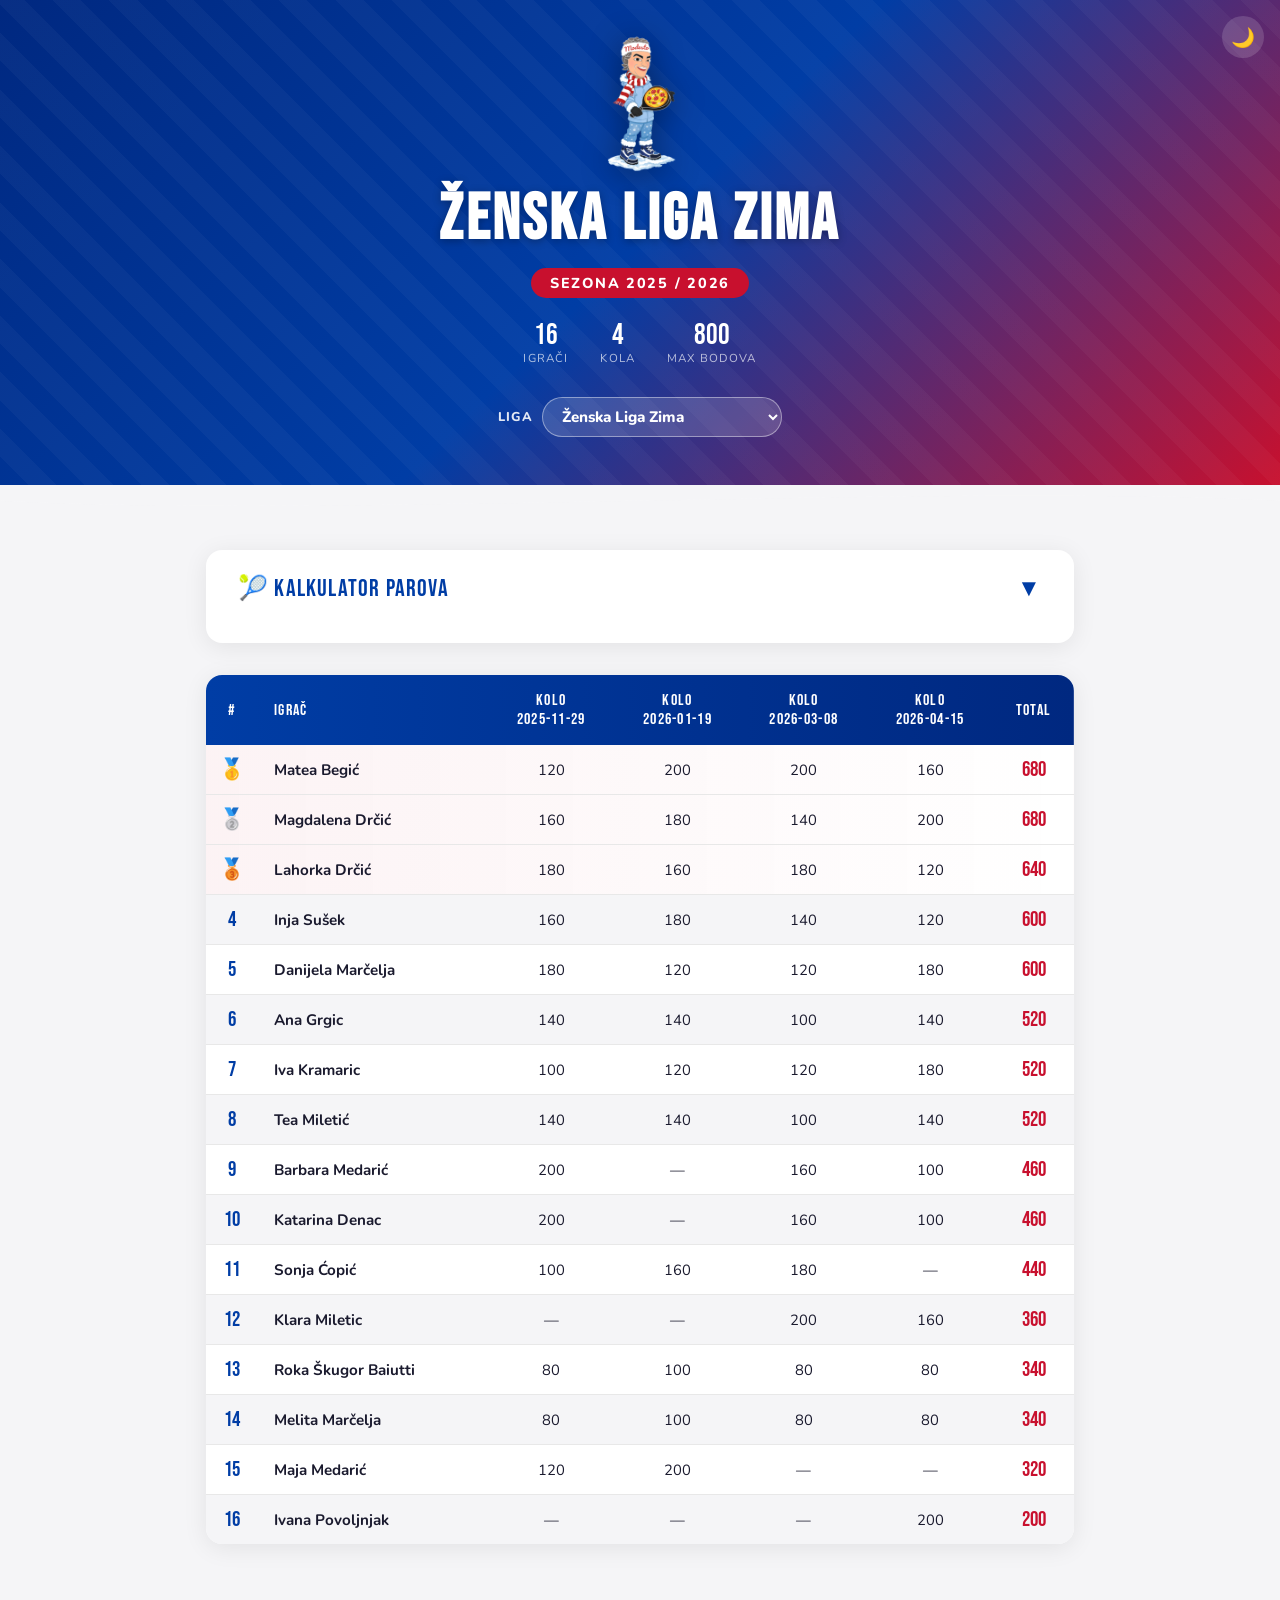
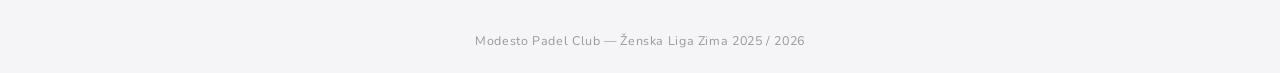
==== zenska_liga_zima/index.html @ bea778d6 "final state winter league 25/26" ====
<!DOCTYPE html>
<html lang="hr">
<head>
    <meta charset="UTF-8">
    <meta name="viewport" content="width=device-width, initial-scale=1.0">
    <title>Ženska Liga Zima 2025 / 2026</title>
    <link href="https://fonts.googleapis.com/css2?family=Bebas+Neue&family=Nunito:wght@400;600;700;800&display=swap" rel="stylesheet">
    <style>
        :root {
            --red:      #C8102E;
            --red-dark: #9B0B22;
            --blue:     #003DA5;
            --blue-dark:#002880;
            --white:    #FFFFFF;
            --off-white:#F5F5F7;
            --grey:     #E8E8E8;
            --text:     #1A1A2E;
        }
        [data-theme="dark"] {
            --red:      #E8234A;
            --red-dark: #C8102E;
            --blue:     #5B8FE8;
            --blue-dark:#3D6FCC;
            --white:    #1E1E2E;
            --off-white:#13131F;
            --grey:     #2E2E48;
            --text:     #E2E2F0;
        }
        [data-theme="dark"] tbody tr:hover { background: #1D2545 !important; }
        [data-theme="dark"] tbody tr.top3 { background: linear-gradient(90deg, rgba(232,35,74,0.08), transparent); }
        [data-theme="dark"] tbody tr.highlighted { background: rgba(91,143,232,0.25) !important; }
        [data-theme="dark"] .table-wrap,
        [data-theme="dark"] .calculator { box-shadow: 0 4px 24px rgba(0,0,0,0.5); }
        * { margin: 0; padding: 0; box-sizing: border-box; }
        body { font-family: 'Nunito', sans-serif; background: var(--off-white); color: var(--text); min-height: 100vh; }

        header {
            background: linear-gradient(135deg, var(--blue-dark) 0%, var(--blue) 50%, var(--red) 100%);
            padding: 2rem 1rem 3rem; text-align: center; position: relative; overflow: hidden;
        }
        header::before {
            content: ''; position: absolute; inset: 0;
            background: repeating-linear-gradient(45deg, transparent, transparent 20px, rgba(255,255,255,0.03) 20px, rgba(255,255,255,0.03) 40px);
        }
        .header-inner { position: relative; z-index: 1; display: flex; flex-direction: column; align-items: center; gap: 1rem; }
        .logo { width: 140px; height: 140px; object-fit: contain; filter: drop-shadow(0 4px 16px rgba(0,0,0,0.4)); animation: floatIn 0.8s ease both; }
        h1 { font-family: 'Bebas Neue', sans-serif; font-size: clamp(2.2rem, 6vw, 4rem); color: var(--white); letter-spacing: 0.05em; line-height: 1; text-shadow: 0 2px 8px rgba(0,0,0,0.3); animation: slideUp 0.6s ease 0.2s both; }
        .season-badge { display: inline-block; background: var(--red); color: var(--white); font-size: 0.9rem; font-weight: 800; letter-spacing: 0.12em; padding: 0.3rem 1.2rem; border-radius: 2rem; text-transform: uppercase; animation: slideUp 0.6s ease 0.35s both; }
        .stats-bar { display: flex; gap: 2rem; justify-content: center; margin-top: 0.5rem; animation: slideUp 0.6s ease 0.5s both; }
        .stat { text-align: center; color: rgba(255,255,255,0.85); }
        .stat-number { font-family: 'Bebas Neue', sans-serif; font-size: 1.8rem; color: var(--white); line-height: 1; }
        .stat-label { font-size: 0.72rem; letter-spacing: 0.1em; text-transform: uppercase; opacity: 0.8; }
        .league-switch { margin-top: 0.9rem; display: flex; gap: 0.6rem; align-items: center; justify-content: center; animation: slideUp 0.6s ease 0.62s both; }
        .league-switch label { color: rgba(255,255,255,0.88); font-size: 0.8rem; text-transform: uppercase; letter-spacing: 0.08em; font-weight: 800; }
        .league-switch select {
            min-width: 240px; max-width: 92vw; background: rgba(255,255,255,0.15); color: var(--white);
            border: 1px solid rgba(255,255,255,0.42); border-radius: 999px; padding: 0.5rem 0.9rem;
            font-family: 'Nunito', sans-serif; font-size: 0.95rem; font-weight: 800; cursor: pointer;
        }
        .league-switch select option { color: #1A1A2E; background: #FFFFFF; }
        .wave { display: block; width: 100%; margin-top: -2px; color: var(--off-white); }
        .theme-toggle {
            position: absolute; top: 1rem; right: 1rem; z-index: 10;
            background: rgba(255,255,255,0.15); border: none; border-radius: 50%;
            width: 42px; height: 42px; font-size: 1.2rem; cursor: pointer;
            display: flex; align-items: center; justify-content: center;
            transition: background 0.2s;
        }
        .theme-toggle:hover { background: rgba(255,255,255,0.28); }

        main { max-width: 900px; margin: 0 auto; padding: 2rem 1rem 4rem; display: flex; flex-direction: column; gap: 2rem; }

        .calculator { background: var(--white); border-radius: 16px; box-shadow: 0 4px 24px rgba(0,0,0,0.08); padding: 1.5rem 2rem; }
        .calc-title { font-family: 'Bebas Neue', sans-serif; font-size: 1.5rem; color: var(--blue); letter-spacing: 0.05em; margin-bottom: 1rem; cursor: pointer; display: flex; align-items: center; justify-content: space-between; user-select: none; }
        .calc-selects { display: flex; gap: 1rem; flex-wrap: wrap; align-items: center; }
        .calc-selects select { flex: 1; min-width: 180px; padding: 0.65rem 1rem; border: 2px solid var(--grey); border-radius: 8px; font-family: 'Nunito', sans-serif; font-size: 0.95rem; font-weight: 700; color: var(--text); background: var(--off-white); cursor: pointer; transition: border-color 0.2s; appearance: none; background-image: url("data:image/svg+xml,%3Csvg xmlns='http://www.w3.org/2000/svg' width='12' height='8' viewBox='0 0 12 8'%3E%3Cpath d='M1 1l5 5 5-5' stroke='%23003DA5' stroke-width='2' fill='none'/%3E%3C/svg%3E"); background-repeat: no-repeat; background-position: right 0.8rem center; padding-right: 2.2rem; }
        .calc-selects select:focus { outline: none; border-color: var(--blue); }
        .plus-sign { font-family: 'Bebas Neue', sans-serif; font-size: 2rem; color: var(--grey); }
        .calc-result { margin-top: 1.25rem; display: none; background: linear-gradient(135deg, var(--blue) 0%, var(--red) 100%); border-radius: 12px; padding: 1.25rem 1.5rem; color: var(--white); animation: fadeIn 0.3s ease; }
        .calc-result.visible { display: block; }
        .result-names { font-weight: 800; font-size: 1rem; opacity: 0.9; margin-bottom: 0.5rem; }
        .result-total { font-family: 'Bebas Neue', sans-serif; font-size: 3rem; line-height: 1; letter-spacing: 0.02em; }
        .result-total span { font-size: 1rem; font-family: 'Nunito', sans-serif; opacity: 0.8; margin-left: 0.5rem; vertical-align: middle; }
        .result-breakdown { margin-top: 0.75rem; display: flex; gap: 1rem; flex-wrap: wrap; }
        .breakdown-item { background: rgba(255,255,255,0.15); border-radius: 8px; padding: 0.4rem 0.8rem; font-size: 0.82rem; font-weight: 700; }
        .breakdown-item .bk-label { opacity: 0.75; font-weight: 600; }

        .table-wrap { background: var(--white); border-radius: 16px; box-shadow: 0 4px 24px rgba(0,0,0,0.08); overflow: hidden; }
        table { width: 100%; border-collapse: collapse; font-size: 0.92rem; }
        thead tr { background: linear-gradient(90deg, var(--blue) 0%, var(--blue-dark) 100%); color: var(--white); }
        thead th { padding: 1rem 0.75rem; font-family: 'Bebas Neue', sans-serif; font-size: 1rem; letter-spacing: 0.08em; text-align: center; font-weight: 400; }
        thead th:nth-child(2) { text-align: left; padding-left: 1rem; }
        tbody tr { border-bottom: 1px solid var(--grey); transition: background 0.15s; }
        tbody tr:hover { background: #EEF3FF; }
        tbody tr:last-child { border-bottom: none; }
        tbody tr.top3 { background: linear-gradient(90deg, rgba(200,16,46,0.05), transparent); }
        tbody tr.top3:hover { background: rgba(200,16,46,0.08); }
        tbody tr.highlighted { background: rgba(0,61,165,0.12) !important; outline: 2px solid var(--blue); outline-offset: -2px; }
        td { padding: 0.75rem; text-align: center; color: var(--text); }
        td.rang { font-family: 'Bebas Neue', sans-serif; font-size: 1.3rem; width: 52px; color: var(--blue); }
        td.name { text-align: left; padding-left: 1rem; font-weight: 700; font-size: 0.95rem; }
        td.total { font-family: 'Bebas Neue', sans-serif; font-size: 1.3rem; color: var(--red); }
        tbody tr:nth-child(even):not(.top3):not(.highlighted) { background: var(--off-white); }

        footer { text-align: center; padding: 1.5rem; font-size: 0.78rem; color: #999; letter-spacing: 0.05em; }

        @keyframes floatIn { from { opacity: 0; transform: translateY(-20px) scale(0.9); } to { opacity: 1; transform: translateY(0) scale(1); } }
        @keyframes slideUp { from { opacity: 0; transform: translateY(16px); } to { opacity: 1; transform: translateY(0); } }
        @keyframes fadeIn { from { opacity: 0; transform: translateY(8px); } to { opacity: 1; transform: translateY(0); } }

        @media (max-width: 600px) {
            thead th, td { padding: 0.6rem 0.4rem; font-size: 0.8rem; }
            td.name { font-size: 0.82rem; }
            .calc-selects { flex-direction: column; }
            .plus-sign { display: none; }
        }

        /* ── Searchable dropdown ── */
        .select-wrap { flex: 1; min-width: 180px; position: relative; }
        .select-wrap input {
            width: 100%; padding: 0.65rem 1rem; border: 2px solid var(--grey);
            border-radius: 8px; font-family: 'Nunito', sans-serif; font-size: 0.95rem;
            font-weight: 700; color: var(--text); background: var(--off-white);
            cursor: text; transition: border-color 0.2s; outline: none;
        }
        .select-wrap input:focus { border-color: var(--blue); }
        .select-wrap input.selected { color: var(--blue); }
        .dropdown-list {
            display: none; position: absolute; top: calc(100% + 4px); left: 0; right: 0;
            background: var(--white); border: 2px solid var(--blue); border-radius: 8px;
            max-height: 220px; overflow-y: auto; z-index: 100;
            box-shadow: 0 8px 24px rgba(0,0,0,0.12);
        }
        .dropdown-list.open { display: block; }
        .dropdown-item {
            padding: 0.6rem 1rem; cursor: pointer; font-size: 0.92rem;
            font-weight: 600; transition: background 0.1s;
        }
        .dropdown-item:hover { background: var(--off-white); color: var(--blue); }
        .dropdown-item.active { background: var(--blue); color: var(--white); }
        .dropdown-item.no-results { color: #999; cursor: default; font-weight: 400; }
    </style>
</head>
<body>

<header>
    <button class="theme-toggle" id="themeBtn" onclick="toggleTheme()" aria-label="Toggle dark mode">🌙</button>
    <div class="header-inner">
        <img src="../modesto_logo.png" alt="Modesto logo" class="logo" onerror="this.style.display='none'">
        <h1>Ženska Liga Zima</h1>
        <span class="season-badge">Sezona 2025 / 2026</span>
        <div class="stats-bar">
            <div class="stat"><div class="stat-number">16</div><div class="stat-label">Igrači</div></div>
            <div class="stat"><div class="stat-number">4</div><div class="stat-label">Kola</div></div>
            <div class="stat"><div class="stat-number">800</div><div class="stat-label">Max bodova</div></div>
        </div>
        <div class="league-switch"><label for="leagueSwitcher">Liga</label><select id="leagueSwitcher" onchange="switchLeague(this)"><option value="../zimska_liga_modesto/index.html">Zimska Liga Modesto</option><option value="../zenska_liga_zima/index.html" selected>Ženska Liga Zima</option></select></div>
    </div>
</header>

<svg class="wave" viewBox="0 0 1440 40" preserveAspectRatio="none" xmlns="http://www.w3.org/2000/svg">
    <path fill="currentColor" d="M0,20 C360,40 1080,0 1440,20 L1440,40 L0,40 Z"/>
</svg>

<main>
    <div class="calculator">
        <div class="calc-title" onclick="toggleCalc()">
            <span>🎾 Kalkulator parova</span>
            <span id="calcToggleIcon">▲</span>
        </div>
        <div id="calcBody">
            <div class="calc-selects">
                <div class="select-wrap">
                    <input type="text" id="search1" placeholder="Traži igrača 1..." autocomplete="off"
                           oninput="filterList(1)" onfocus="openList(1)" onblur="closeList(1)">
                    <div class="dropdown-list" id="list1"></div>
                </div>
                <span class="plus-sign">+</span>
                <div class="select-wrap">
                    <input type="text" id="search2" placeholder="Traži igrača 2..." autocomplete="off"
                           oninput="filterList(2)" onfocus="openList(2)" onblur="closeList(2)">
                    <div class="dropdown-list" id="list2"></div>
                </div>
            </div>
            <div class="calc-result" id="calcResult">
                <div class="result-names" id="resultNames"></div>
                <div class="result-total" id="resultTotal"></div>
                <div class="result-breakdown" id="resultBreakdown"></div>
            </div>
        </div>
    </div>

    <div class="table-wrap">
        <table>
            <thead><tr><th>#</th><th>Igrač</th><th>Kolo<br>2025-11-29</th><th>Kolo<br>2026-01-19</th><th>Kolo<br>2026-03-08</th><th>Kolo<br>2026-04-15</th><th>TOTAL</th></tr></thead>
            <tbody id="tableBody"><tr class="top3" data-name="Matea Begić"><td class="rang">🥇</td><td class="name">Matea Begić</td><td>120</td><td>200</td><td>200</td><td>160</td><td class="total">680</td></tr>
<tr class="top3" data-name="Magdalena Drčić"><td class="rang">🥈</td><td class="name">Magdalena Drčić</td><td>160</td><td>180</td><td>140</td><td>200</td><td class="total">680</td></tr>
<tr class="top3" data-name="Lahorka Drčić"><td class="rang">🥉</td><td class="name">Lahorka Drčić</td><td>180</td><td>160</td><td>180</td><td>120</td><td class="total">640</td></tr>
<tr class="" data-name="Inja Sušek"><td class="rang">4</td><td class="name">Inja Sušek</td><td>160</td><td>180</td><td>140</td><td>120</td><td class="total">600</td></tr>
<tr class="" data-name="Danijela Marčelja"><td class="rang">5</td><td class="name">Danijela Marčelja</td><td>180</td><td>120</td><td>120</td><td>180</td><td class="total">600</td></tr>
<tr class="" data-name="Ana Grgic"><td class="rang">6</td><td class="name">Ana Grgic</td><td>140</td><td>140</td><td>100</td><td>140</td><td class="total">520</td></tr>
<tr class="" data-name="Iva Kramaric"><td class="rang">7</td><td class="name">Iva Kramaric</td><td>100</td><td>120</td><td>120</td><td>180</td><td class="total">520</td></tr>
<tr class="" data-name="Tea Miletić"><td class="rang">8</td><td class="name">Tea Miletić</td><td>140</td><td>140</td><td>100</td><td>140</td><td class="total">520</td></tr>
<tr class="" data-name="Barbara Medarić"><td class="rang">9</td><td class="name">Barbara Medarić</td><td>200</td><td>—</td><td>160</td><td>100</td><td class="total">460</td></tr>
<tr class="" data-name="Katarina Denac"><td class="rang">10</td><td class="name">Katarina Denac</td><td>200</td><td>—</td><td>160</td><td>100</td><td class="total">460</td></tr>
<tr class="" data-name="Sonja Ćopić"><td class="rang">11</td><td class="name">Sonja Ćopić</td><td>100</td><td>160</td><td>180</td><td>—</td><td class="total">440</td></tr>
<tr class="" data-name="Klara Miletic"><td class="rang">12</td><td class="name">Klara Miletic</td><td>—</td><td>—</td><td>200</td><td>160</td><td class="total">360</td></tr>
<tr class="" data-name="Roka Škugor Baiutti"><td class="rang">13</td><td class="name">Roka Škugor Baiutti</td><td>80</td><td>100</td><td>80</td><td>80</td><td class="total">340</td></tr>
<tr class="" data-name="Melita Marčelja"><td class="rang">14</td><td class="name">Melita Marčelja</td><td>80</td><td>100</td><td>80</td><td>80</td><td class="total">340</td></tr>
<tr class="" data-name="Maja Medarić"><td class="rang">15</td><td class="name">Maja Medarić</td><td>120</td><td>200</td><td>—</td><td>—</td><td class="total">320</td></tr>
<tr class="" data-name="Ivana Povoljnjak"><td class="rang">16</td><td class="name">Ivana Povoljnjak</td><td>—</td><td>—</td><td>—</td><td>200</td><td class="total">200</td></tr></tbody>
        </table>
    </div>
</main>

<footer>Modesto Padel Club &mdash; Ženska Liga Zima 2025 / 2026</footer>

<script>
    // Theme
    (function () {
        const t = localStorage.getItem('theme') || 'light';
        document.documentElement.setAttribute('data-theme', t);
        document.addEventListener('DOMContentLoaded', function () {
            document.getElementById('themeBtn').textContent = t === 'dark' ? '☀️' : '🌙';
        });
    })();
    function toggleTheme() {
        const next = document.documentElement.getAttribute('data-theme') === 'dark' ? 'light' : 'dark';
        document.documentElement.setAttribute('data-theme', next);
        localStorage.setItem('theme', next);
        document.getElementById('themeBtn').textContent = next === 'dark' ? '☀️' : '🌙';
    }

    function switchLeague(selectEl) {
        if (!selectEl || !selectEl.value) return;
        window.location.href = selectEl.value;
    }

    const PLAYERS = {"Matea Begić": {"rang": 1, "total": 680, "kolo": [120, 200, 200, 160]}, "Magdalena Drčić": {"rang": 2, "total": 680, "kolo": [160, 180, 140, 200]}, "Lahorka Drčić": {"rang": 3, "total": 640, "kolo": [180, 160, 180, 120]}, "Inja Sušek": {"rang": 4, "total": 600, "kolo": [160, 180, 140, 120]}, "Danijela Marčelja": {"rang": 5, "total": 600, "kolo": [180, 120, 120, 180]}, "Ana Grgic": {"rang": 6, "total": 520, "kolo": [140, 140, 100, 140]}, "Iva Kramaric": {"rang": 7, "total": 520, "kolo": [100, 120, 120, 180]}, "Tea Miletić": {"rang": 8, "total": 520, "kolo": [140, 140, 100, 140]}, "Barbara Medarić": {"rang": 9, "total": 460, "kolo": [200, 0, 160, 100]}, "Katarina Denac": {"rang": 10, "total": 460, "kolo": [200, 0, 160, 100]}, "Sonja Ćopić": {"rang": 11, "total": 440, "kolo": [100, 160, 180, 0]}, "Klara Miletic": {"rang": 12, "total": 360, "kolo": [0, 0, 200, 160]}, "Roka Škugor Baiutti": {"rang": 13, "total": 340, "kolo": [80, 100, 80, 80]}, "Melita Marčelja": {"rang": 14, "total": 340, "kolo": [80, 100, 80, 80]}, "Maja Medarić": {"rang": 15, "total": 320, "kolo": [120, 200, 0, 0]}, "Ivana Povoljnjak": {"rang": 16, "total": 200, "kolo": [0, 0, 0, 200]}};
    const KOLO_LABELS = ["Kolo 2025-11-29", "Kolo 2026-01-19", "Kolo 2026-03-08", "Kolo 2026-04-15"];
    const ALL_NAMES = Object.keys(PLAYERS).sort();

    // Selected values
    let selected = { 1: null, 2: null };

    // Build dropdown items
    function buildList(n, filter) {
        const list = document.getElementById('list' + n);
        const q = filter.toLowerCase();
        const matches = ALL_NAMES.filter(name => name.toLowerCase().includes(q));
        if (matches.length === 0) {
            list.innerHTML = '<div class="dropdown-item no-results">Nema rezultata</div>';
        } else {
            list.innerHTML = matches.map(name =>
                '<div class="dropdown-item' + (name === selected[n] ? ' active' : '') + '" data-name="' + name + '">' + name + '</div>'
            ).join('');
            list.querySelectorAll('.dropdown-item:not(.no-results)').forEach(item => {
                item.addEventListener('mousedown', function(e) {
                    e.preventDefault();
                    selectPlayer(n, this.dataset.name);
                });
            });
        }
    }

    function openList(n) {
        buildList(n, document.getElementById('search' + n).value);
        document.getElementById('list' + n).classList.add('open');
    }

    function closeList(n) {
        setTimeout(() => document.getElementById('list' + n).classList.remove('open'), 150);
    }

    function filterList(n) {
        const val = document.getElementById('search' + n).value;
        if (selected[n] && val !== selected[n]) {
            selected[n] = null;
            calculate();
        }
        buildList(n, val);
        document.getElementById('list' + n).classList.add('open');
    }

    function selectPlayer(n, name) {
        selected[n] = name;
        document.getElementById('search' + n).value = name;
        document.getElementById('search' + n).classList.add('selected');
        document.getElementById('list' + n).classList.remove('open');
        calculate();
    }

    let calcOpen = false;
    document.addEventListener('DOMContentLoaded', () => {
        document.getElementById('calcBody').style.display = 'none';
        document.getElementById('calcToggleIcon').textContent = '▼';
    });
    function toggleCalc() {
        calcOpen = !calcOpen;
        document.getElementById('calcBody').style.display = calcOpen ? 'block' : 'none';
        document.getElementById('calcToggleIcon').textContent = calcOpen ? '▲' : '▼';
    }

    function calculate() {
        const p1 = selected[1];
        const p2 = selected[2];
        const result = document.getElementById('calcResult');

        document.querySelectorAll('tr.highlighted').forEach(r => r.classList.remove('highlighted'));

        if (!p1 || !p2) { result.classList.remove('visible'); return; }

        const d1 = PLAYERS[p1];
        const d2 = PLAYERS[p2];
        const combined = d1.total + d2.total;

        document.getElementById('resultNames').textContent = p1 + ' + ' + p2;
        document.getElementById('resultTotal').innerHTML = combined + '<span>bodova ukupno</span>';

        const breakdown = document.getElementById('resultBreakdown');
        breakdown.innerHTML = KOLO_LABELS.map((label, i) => {
            const pts = (d1.kolo[i] || 0) + (d2.kolo[i] || 0);
            return '<div class="breakdown-item"><div class="bk-label">' + label + '</div><div>' + pts + '</div></div>';
        }).join('');

        result.classList.add('visible');

        document.querySelectorAll('#tableBody tr').forEach(row => {
            if (row.dataset.name === p1 || row.dataset.name === p2) {
                row.classList.add('highlighted');
            }
        });
    }
</script>

</body>
</html>
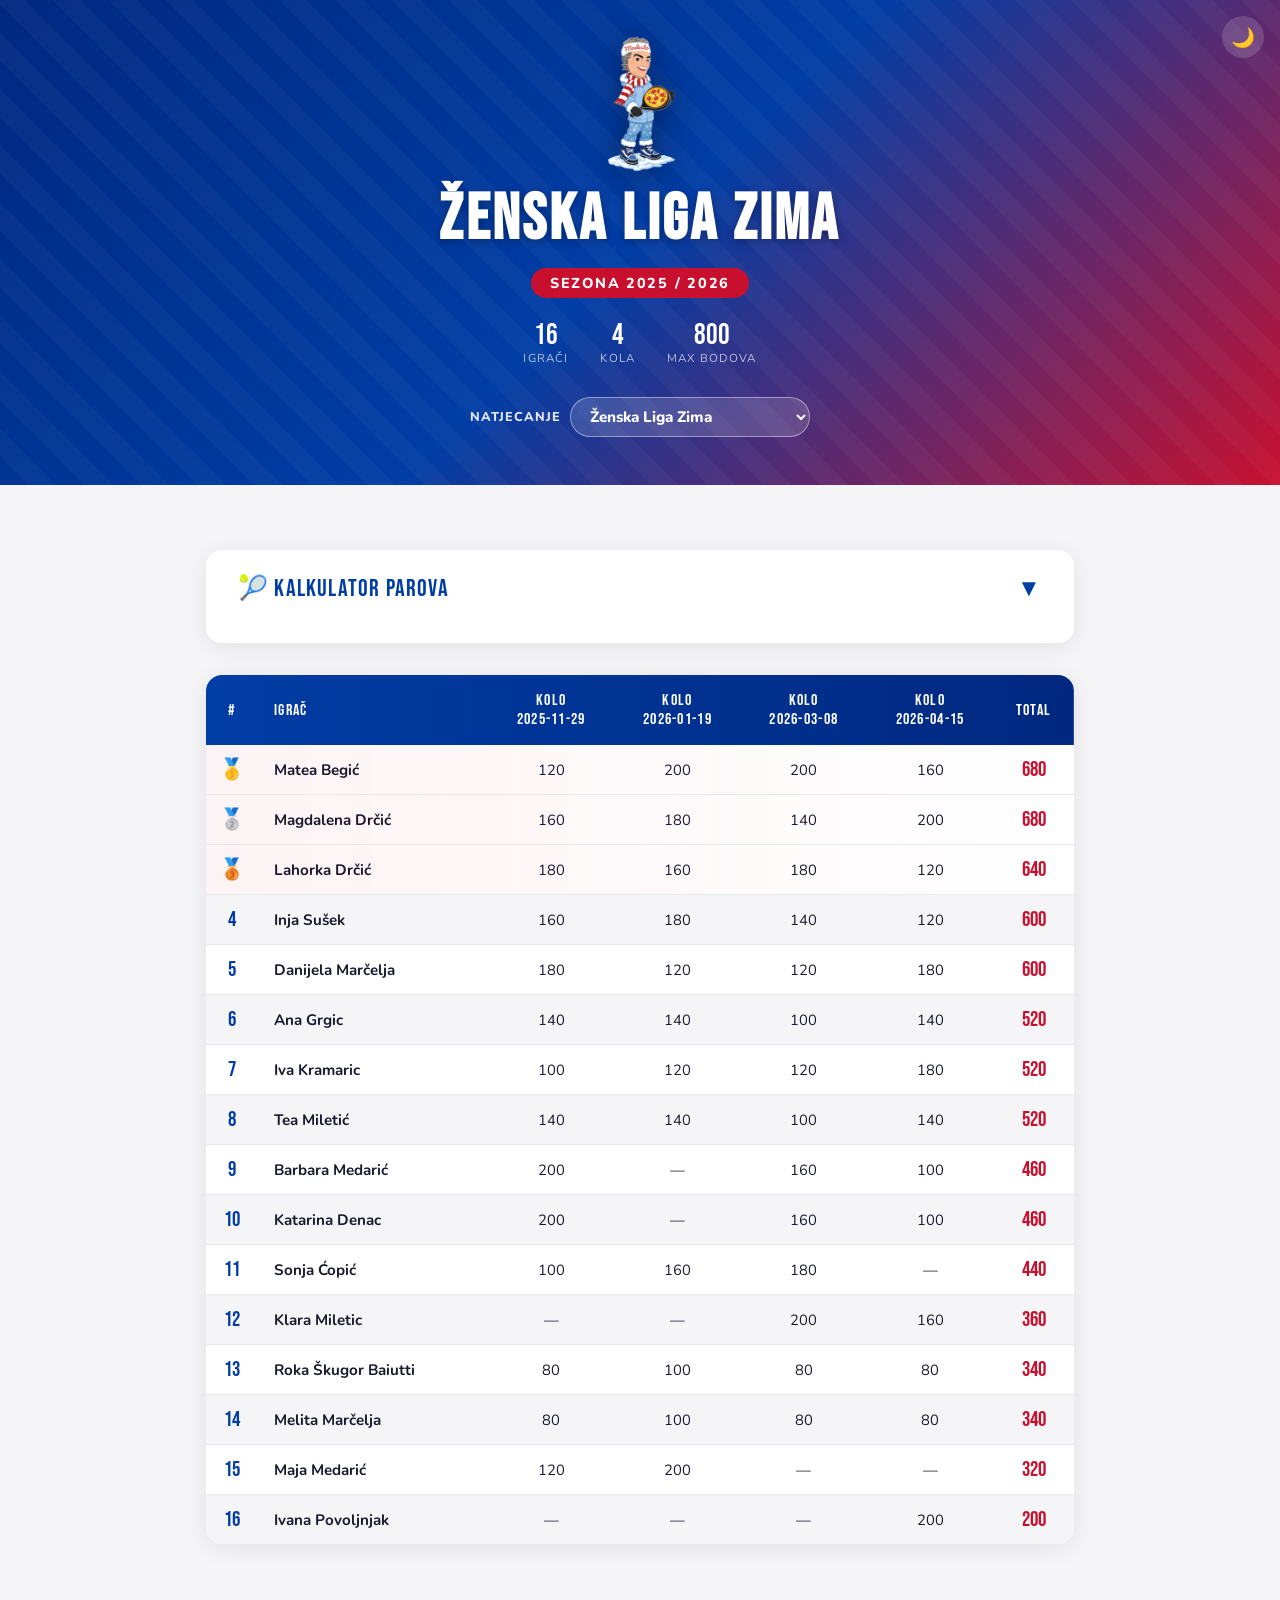
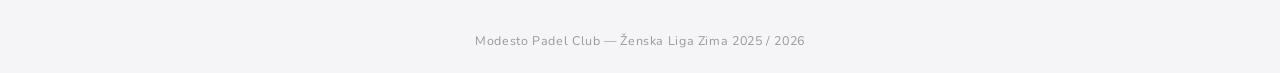
==== commit 8ec7c0ff: "masters_pre" ====
--- a/zenska_liga_zima/index.html
+++ b/zenska_liga_zima/index.html
@@ -154,7 +154,7 @@
             <div class="stat"><div class="stat-number">4</div><div class="stat-label">Kola</div></div>
             <div class="stat"><div class="stat-number">800</div><div class="stat-label">Max bodova</div></div>
         </div>
-        <div class="league-switch"><label for="leagueSwitcher">Liga</label><select id="leagueSwitcher" onchange="switchLeague(this)"><option value="../zimska_liga_modesto/index.html">Zimska Liga Modesto</option><option value="../zenska_liga_zima/index.html" selected>Ženska Liga Zima</option></select></div>
+        <div class="league-switch"><label for="leagueSwitcher">Natjecanje</label><select id="leagueSwitcher" onchange="switchLeague(this)"><option value="../tournament.html">Masters</option><option value="../zimska_liga_modesto/index.html">Zimska Liga Modesto</option><option value="../zenska_liga_zima/index.html" selected>Ženska Liga Zima</option></select></div>
     </div>
 </header>
 
